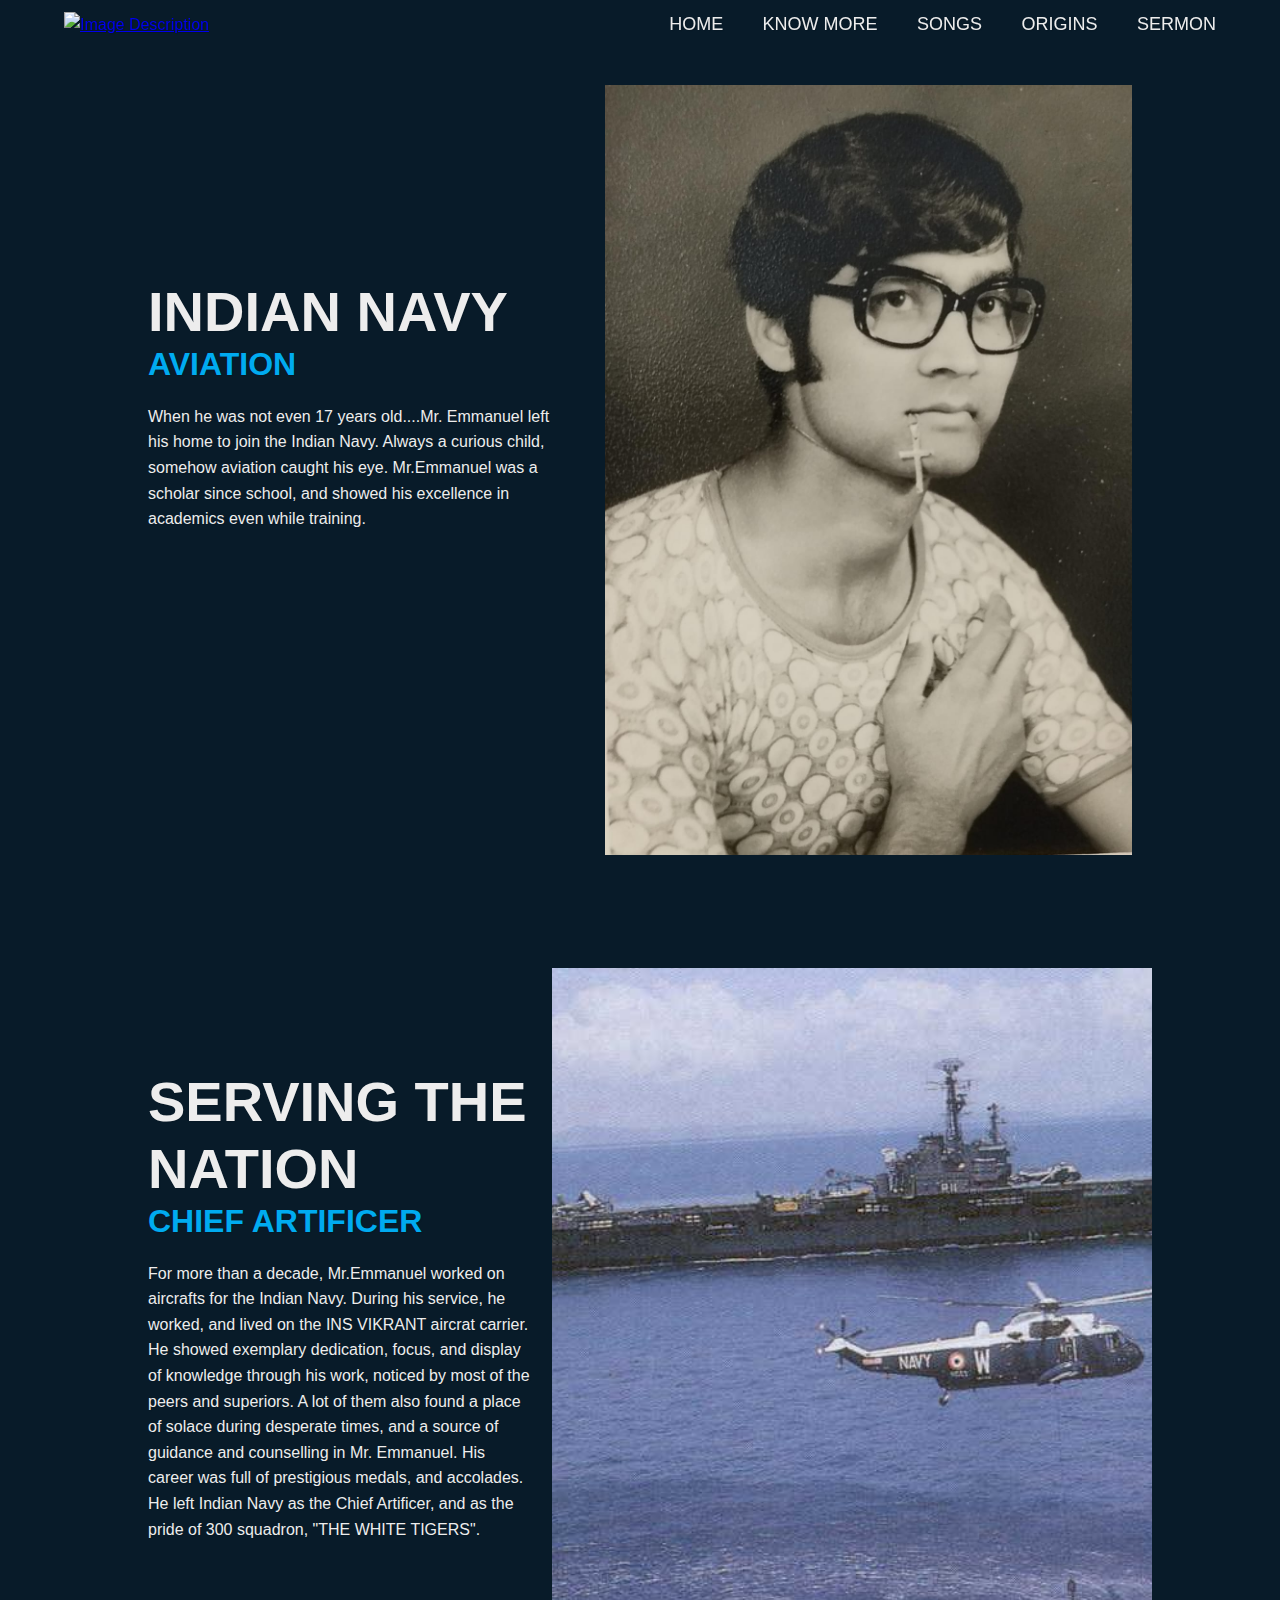
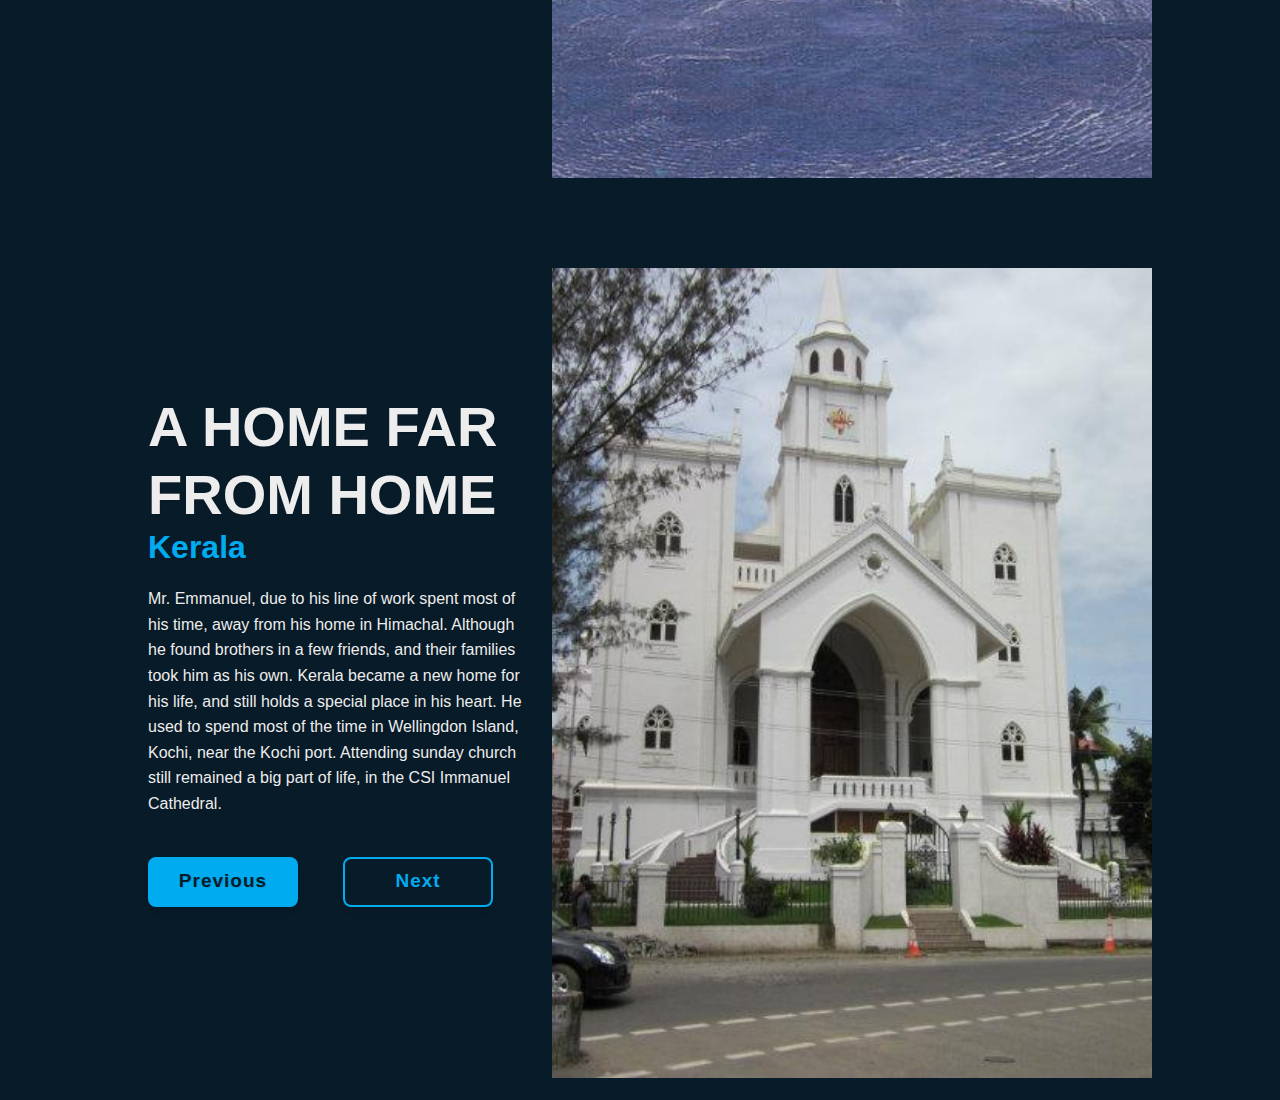
==== about.html @ 14003772 "Add files via upload" ====
<!DOCTYPE html>
<html>
<head>
    <title>About - Personal Portfolio</title>
    <link rel="stylesheet" href="style-sheet.css">
</head>
<body>
    <header class="header">
        <a href="#" class="logo"><img src="C:\Users\Mark\OneDrive\Desktop\Mark\ADMIN\PERSONAL _PROJECT\Screenshot 2024-04-06 082017.png" alt="Image Description" class="logo"></a>        <nav class="navbar">
            <a href="mainfile.html">HOME</a>
            <a href="about.html">KNOW MORE</a>
            <a href="songs.html" class="active">SONGS</a>
            <a href="family.html">ORIGINS</a>
            <a href="sermon.html" id="sermon-link">SERMON</a>
        </nav>
    </header>
    <section class="about">
        <div class="about-content">
            <h1>INDIAN NAVY</h1>
            <h3>AVIATION</h3>
            <p>When he was not even 17 years old....Mr. Emmanuel left his home to join the Indian Navy. Always a curious child, somehow aviation caught his eye.
               Mr.Emmanuel was a scholar since school, and showed his excellence in academics even while training.
            </p>
            <div class="btn-box">
                <!-- <a href="#" id="prev-btn-about">Previous</a>
                <a href="#" id="next-btn-about">Next</a> -->
            </div>
        </div>
        <img src="img4.JPG" alt="Image Description" class="home-img">
    </section>
    <!-- New Section -->
    <section class="about2">
        <div class="about2-content">
            <h1>SERVING THE NATION</h1>
            <h3>CHIEF ARTIFICER</h3>
            <p>For more than a decade, Mr.Emmanuel worked on aircrafts for the Indian Navy. During his service, he worked, and lived on the INS VIKRANT aircrat carrier.
               He showed exemplary dedication, focus, and display of knowledge through his work, noticed by most of the peers and superiors. A lot of them also found a place 
               of solace during desperate times, and a source of guidance and counselling in Mr. Emmanuel. His career was full of prestigious medals, and accolades. 
               He left Indian Navy as the Chief Artificer, and as the pride of 300 squadron, "THE WHITE TIGERS".
            </p>
            <div class="btn-box">
                <!-- <a href="#" id="prev-btn-journey">Previous</a>
                <a href="#" id="next-btn-journey">Next</a> -->
            </div>
        </div>
        <img src="img2.jpg" alt="Another Image Description" class="about2-img">
    </section>
    <section class="about3">
        <div class="about3-content">
            <h1>A HOME FAR FROM HOME</h1>
            <h3>Kerala</h3>
            <p>Mr. Emmanuel, due to his line of work spent most of his time, away from his home in Himachal.
               Although he found brothers in a few friends, and their families took him as his own. 
               Kerala became a new home for his life, and still holds a special place in his heart.
               He used to spend most of the time in Wellingdon Island, Kochi, near the Kochi port.
               Attending sunday church still remained a big part of life, in the CSI Immanuel Cathedral.
            </p>
            <div class="btn-box">
                <a href="#" id="prev-btn-journey">Previous</a>
                <a href="#" id="next-btn-journey">Next</a>
            </div>
        </div>
        <img src="img3.jpg" alt="Another Image Description" class="about3-img">
    </section>
    <script>
        document.addEventListener('DOMContentLoaded', function() {
            const prevBtnAbout = document.getElementById('prev-btn-about');
            const nextBtnAbout = document.getElementById('next-btn-about');
            // Assuming you may want to add navigation for the new section
            const prevBtnJourney = document.getElementById('prev-btn-journey');
            const nextBtnJourney = document.getElementById('next-btn-journey');
            
            const linksAbout = ["mainfile.html", "songs.html", "achievements.html", "family.html"];
            const linksJourney = ["mainfile.html", "family.html"]; // Example, adjust as needed
            

            // Navigation for the new section
            prevBtnJourney.addEventListener('click', function(e) {
                e.preventDefault();
                window.location.href = linksJourney[0]; // Adjust accordingly
            });

            nextBtnJourney.addEventListener('click', function(e) {
                e.preventDefault();
                window.location.href = linksJourney[1]; // Adjust accordingly
            });
        });
    </script>
</body
---- style-sheet.css ----
* {
    font-family: 'Poppins', sans-serif;
    margin: 0;
    padding: 0;
    box-sizing: border-box;
}

body {
    background: #081b29;
    color: #ededed;

}

.header{
    position: fixed;
    top: 0;
    left: 0;
    width: 100%;
    padding: 10px 5%;
    background: transparent;
    display: flex;
    justify-content: space-between;
    align-items: center;
    z-index: 100;
}


.logo img {
    height: 90px;
    width: 100%;
}

.navbar a,
.navbar a.active{
    font-size: 18px;
    color: #ededed;
    text-decoration: none;
    font-weight: 500;
    margin-left: 35px;
    transition: .3s;
}

.navbar a:hover{
    color: #00abf0;  
}

.home{
    height: 100vh;
    display: flex; /* Flexbox layout */
    align-items: center; /* Vertically aligns items */
    justify-content: space-between; /* Spaces out the items */
    padding: 0 10%;
    background: none;
}

.home-content{
    /* background:yellowgreen; */
    max-width: 600px;

}

.home-content, .home-img{
    flex: 1;
    padding: 20px;;
}
.home-content h1{
    font-size: 56px;
    font-weight: 700;
    line-height: 1.2;
}

.home-content h3{
    font-size: 32px;
    font-weight: 700;
    color: #00abf0;

}

.home-content p {
    font-size: 16px;
    margin: 20px 0 45px;
}

.home-content .btn-box{
    display: flex;
    justify-content: space-between;
    width: 345px;
    height: 50px;
    
}

.btn-box a{
    position: relative;
    display: inline-flex;
    justify-content: center;
    align-items: center;
    width: 150px;
    height: 100%;
    background: #00abf0;
    border:2px solid #00abf0;
    border-radius: 8px;
    font-size: 19px;
    color: #081b29;
    text-decoration: none;
    font-weight: 600;
    letter-spacing: 1px;
    z-index: 1;
    overflow: hidden;
    transition: .5s;
}

.btn-box a:hover{
    color: #00abf0;

}


.btn-box a:nth-child(2):hover{
    color: #081b29;    
}

.btn-box a:nth-child(2)::before{
    background: #00abf0;
}


.btn-box a:nth-child(2){
    background: transparent;
    color: #00abf0;
}

.btn-box a::before{
    content:"";
    position: absolute;
    top: 0;
    left: 0;
    width: 0;
    height: 100%;
    background: #081b29;
    z-index: -1;
    transition: .5s;
}

.btn-box a:hover::before{
    width: 100%;
}

.home-img{
    max-width: 600px;
    height: 90vh;
    margin-top: 40px;
    object-fit: cover;
}


/* .about-content, .scrollable-section {
    max-width: 600px;
    margin-bottom: 20px;
} */

.scrollable-section {
    border: 1px solid #00abf0; /* Optional border */
    padding: 20px;
    height: 300px; /* Set a fixed height */
    overflow-y: auto; /* Enables vertical scrolling */
    margin-bottom: 50px; /* Adjust as needed */
}

.scrollable-section img {
    max-width: 100%; /* Ensure images do not exceed the container width */
    height: auto; /* Maintain aspect ratio */
}
/* Shared styles for about, about2, and about3 sections */
.about, .about2, .about3 {
    height: 100vh;
    display: flex;
    align-items: center;
    justify-content: space-between;
    padding: 0 10%;
    background: none;
}

/* Shared content styles for about, about2, and about3 */
.about-content, .about2-content, .about3-content {
    max-width: 600px;
    flex: 1;
    padding: 20px;
}

/* Shared heading styles for about, about2, and about3 */
.about-content h1, .about2-content h1, .about3-content h1,
.about-content h3, .about2-content h3, .about3-content h3 {
    font-weight: 700;
    line-height: 1.2;
}

.about-content h1, .about2-content h1, .about3-content h1 {
    font-size: 56px;
}

.about-content h3, .about2-content h3, .about3-content h3 {
    font-size: 32px;
    color: #00abf0;
}

/* Shared paragraph styles for about, about2, and about3 */
.about-content p, .about2-content p, .about3-content p {
    font-size: 16px;
    margin: 20px 0 40px;
}

/* Shared button box styles for about, about2, and about3 */
.about-content .btn-box, .about2-content .btn-box, .about3-content .btn-box {
    display: flex;
    justify-content: space-between;
    width: 345px;
    height: 50px;
}

/* Shared image styles for about, about2, and about3 */
.about-img, .about2-img, .about3-img {
    max-width: 600px;
    height: 90vh;
    margin-top: 45px;
    object-fit: cover;
}



.songs{
    height: 100vh;
    display: flex; /* Flexbox layout */
    align-items: center; /* Vertically aligns items */
    justify-content: space-between; /* Spaces out the items */
    padding: 0 10%;
    background: none;
}

.songs-content{
    /* background:yellowgreen; */
    max-width: 600px;

}

.songs-content, .home-img{
    flex: 1;
    padding: 20px;;
}
.songs-content h1{
    font-size: 56px;
    font-weight: 700;
    line-height: 1.2;
}

.songs-content h3{
    font-size: 32px;
    font-weight: 700;
    color: #00abf0;

}

.songs-content p {
    font-size: 16px;
    margin: 20px 0 40px;
}

.songs-content .btn-box{
    display: flex;
    justify-content: space-between;
    width: 345px;
    height: 50px;
    
}

.songs-img{
    max-width: 600px;
    height: 90vh;
    margin-top: 45px;
    object-fit: cover;
}

.family, .family2, .family3, .family4{
    height: 100vh;
    display: flex; /* Flexbox layout */
    align-items: center; /* Vertically aligns items */
    justify-content: space-between; /* Spaces out the items */
    padding: 0 10%;
    background: none;
}

.family-content{
    /* background:yellowgreen; */
    max-width: 600px;

}

.family-content, .family-img{
    flex: 1;
    padding: 20px;;
}
.family-content h1{
    font-size: 56px;
    font-weight: 700;
    line-height: 1.2;
}

.family-content h3{
    font-size: 32px;
    font-weight: 700;
    color: #00abf0;

}

.family-content p {
    font-size: 16px;
    margin: 20px 0 40px;
}

.family-content .btn-box{
    display: flex;
    justify-content: space-between;
    width: 345px;
    height: 50px;
    
}

.family-img{
    max-width: 600px;
    height: 90vh;
    margin-top: 45px;
    object-fit: cover;
}

.sermon{
    height: 100vh;
    display: flex; /* Flexbox layout */
    align-items: center; /* Vertically aligns items */
    justify-content: space-between; /* Spaces out the items */
    padding: 0 10%;
    background: none;
}

.sermon-content{
    /* background:yellowgreen; */
    max-width: 600px;

}

.sermon-content, .family-img{
    flex: 1;
    padding: 20px;;
}
.sermon-content h1{
    font-size: 56px;
    font-weight: 700;
    line-height: 1.2;
}

.sermon-content h3{
    font-size: 32px;
    font-weight: 700;
    color: #00abf0;

}

.sermon-content p {
    font-size: 16px;
    margin: 20px 0 40px;
}

.sermon-content .btn-box{
    display: flex;
    justify-content: space-between;
    width: 345px;
    height: 50px;
    
}

.sermon-img{
    max-width: 600px;
    height: 90vh;
    margin-top: 45px;
    object-fit: cover;
}

/* Smooth scroll */
html {
    scroll-behavior: smooth;
}

/* Fade-in animation */
@keyframes fadeIn {
    from { opacity: 0; }
    to { opacity: 1; }
}

.section {
    animation: fadeIn 1.5s ease-out;
}

/* Typography enhancements */
body, p {
    line-height: 1.6; /* Improved line spacing */
    text-shadow: 1px 1px 1px rgba(0,0,0,0.1); /* Subtle text shadow */
}

/* Subtle box shadow for depth */
.scrollable-section, .btn-box a {
    box-shadow: 0 4px 6px rgba(0,0,0,0.1);
}

/* Interactive elements: Button and link enhancements */
a:hover, .btn-box a:hover {
    transform: scale(1.05); /* Scale effect on hover */
}

/* Improved navigation */
.header {
    background: rgba(8, 27, 41, 0.85); /* Slight transparency */
    backdrop-filter: blur(10px); /* Blur effect for background */
}

@media (max-width: 768px) {
    /* Adjustments for smaller screens */
    .home-content h1, .songs-content h1, .family-content h1, .sermon-content h1 {
        font-size: 36px; /* Smaller font size for h1 on small screens */
    }
    .navbar a {
        margin-left: 20px; /* Reduce margin for navbar links */
    }
    .header, .home, .songs, .family, .sermon {
        padding: 10px 5%; /* Adjust padding */
    }
}

/* Ensure these new styles integrate smoothly with your existing CSS */
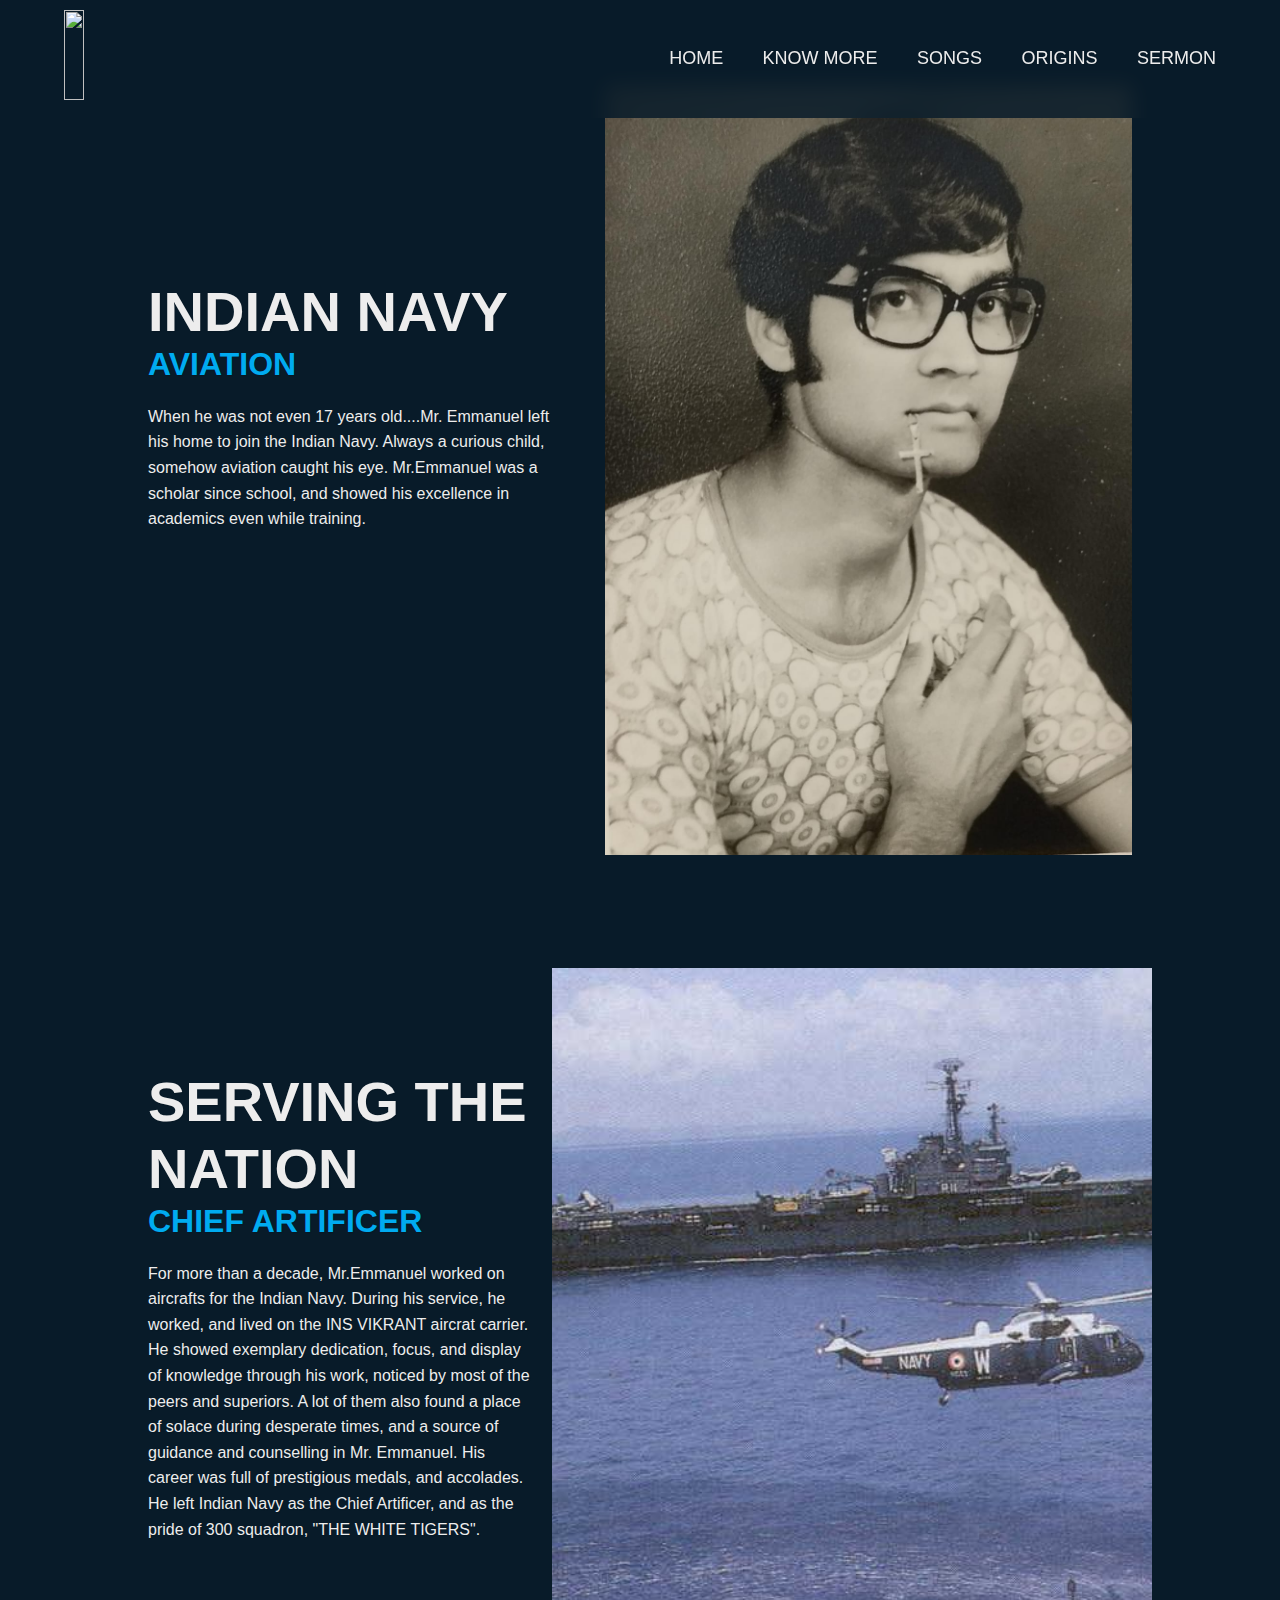
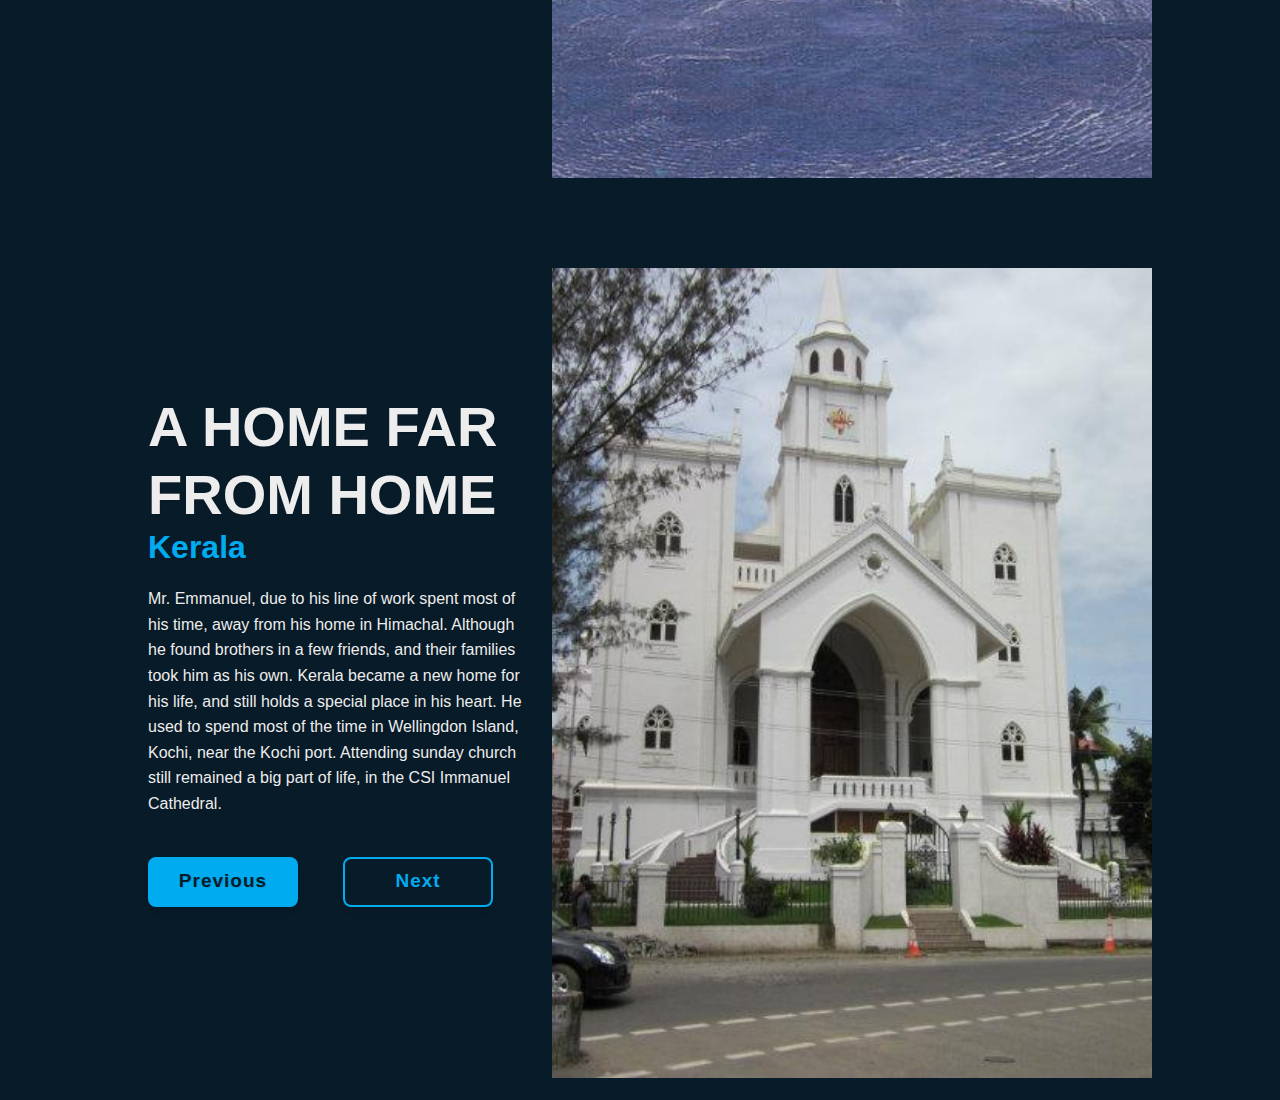
==== commit 98b8847a: "Update about.html" ====
--- a/about.html
+++ b/about.html
@@ -6,7 +6,8 @@
 </head>
 <body>
     <header class="header">
-        <a href="#" class="logo"><img src="C:\Users\Mark\OneDrive\Desktop\Mark\ADMIN\PERSONAL _PROJECT\Screenshot 2024-04-06 082017.png" alt="Image Description" class="logo"></a>        <nav class="navbar">
+        <a href="#" class="logo"><img src=""</a>        
+            <nav class="navbar">
             <a href="mainfile.html">HOME</a>
             <a href="about.html">KNOW MORE</a>
             <a href="songs.html" class="active">SONGS</a>
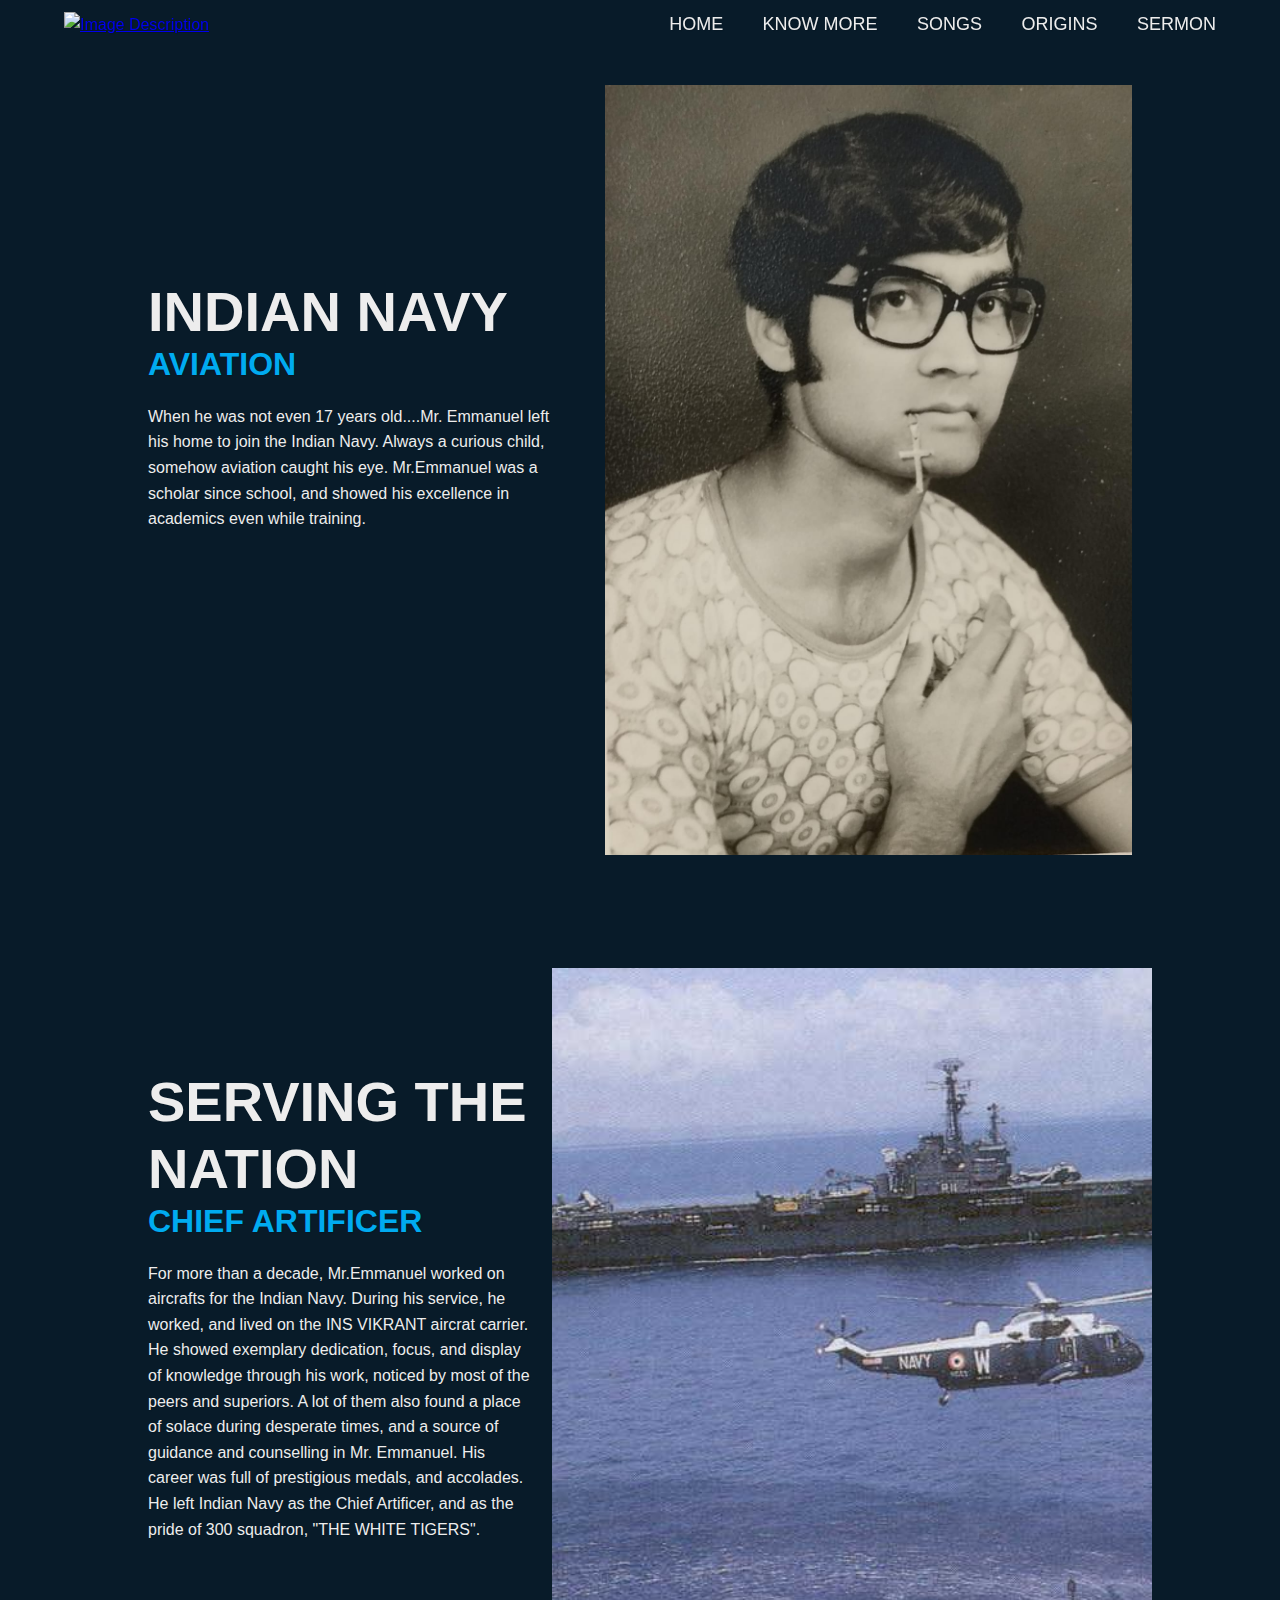
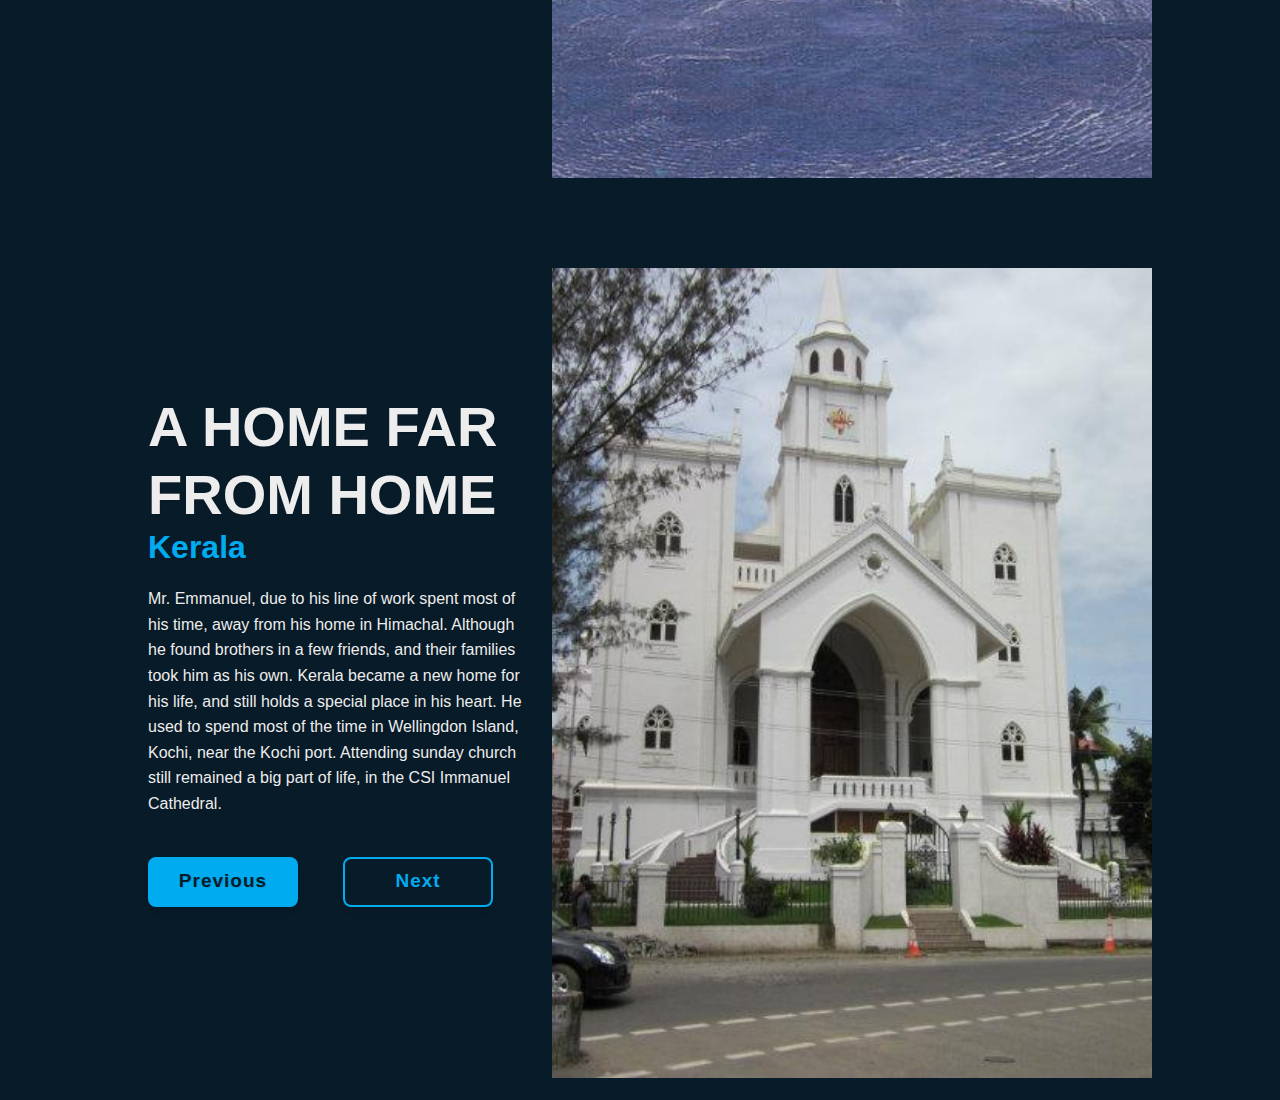
==== commit 97618dd6: "Update about.html" ====
--- a/about.html
+++ b/about.html
@@ -6,7 +6,7 @@
 </head>
 <body>
     <header class="header">
-        <a href="#" class="logo"><img src=""</a>        
+        <a href="#" class="logo"><img src="C:\Users\Mark\OneDrive\Desktop\Mark\ADMIN\PERSONAL _PROJECT\Screenshot 2024-04-06 082017.png" alt="Image Description" class="logo"></a>        
             <nav class="navbar">
             <a href="mainfile.html">HOME</a>
             <a href="about.html">KNOW MORE</a>
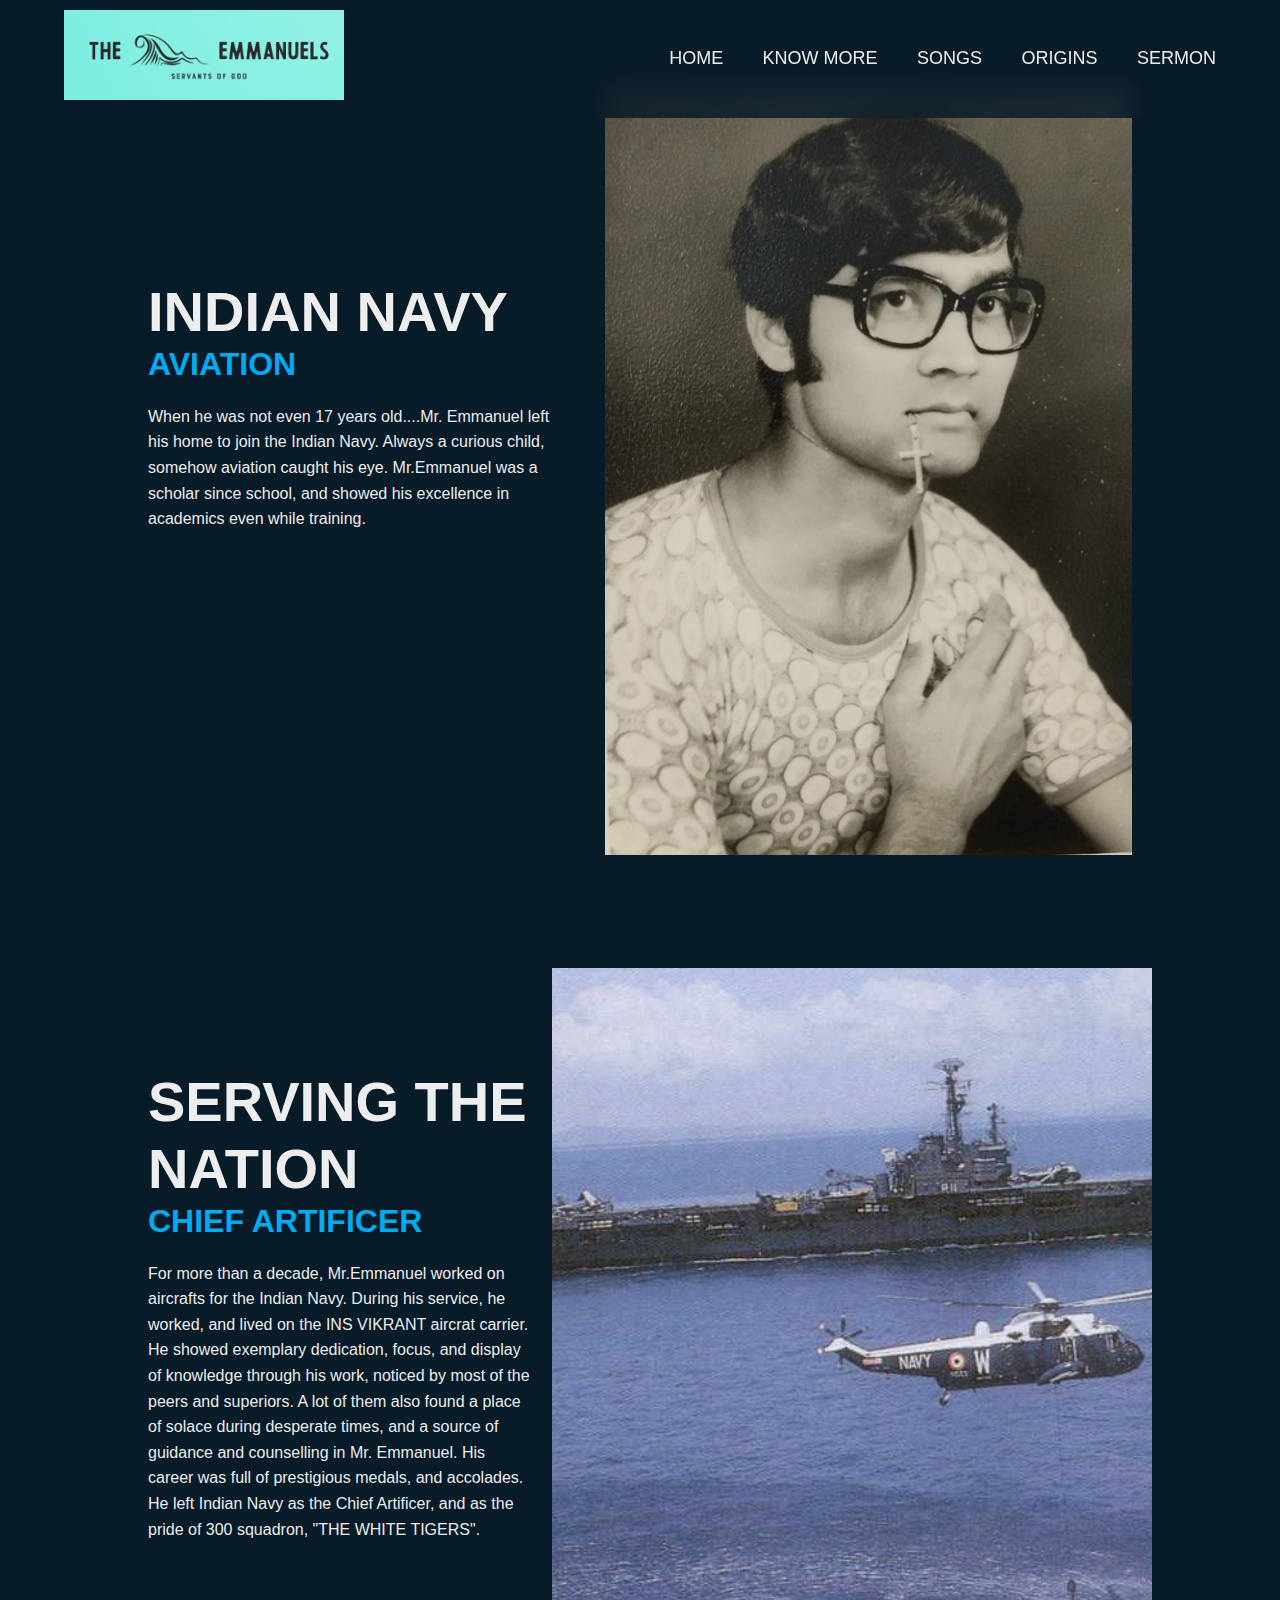
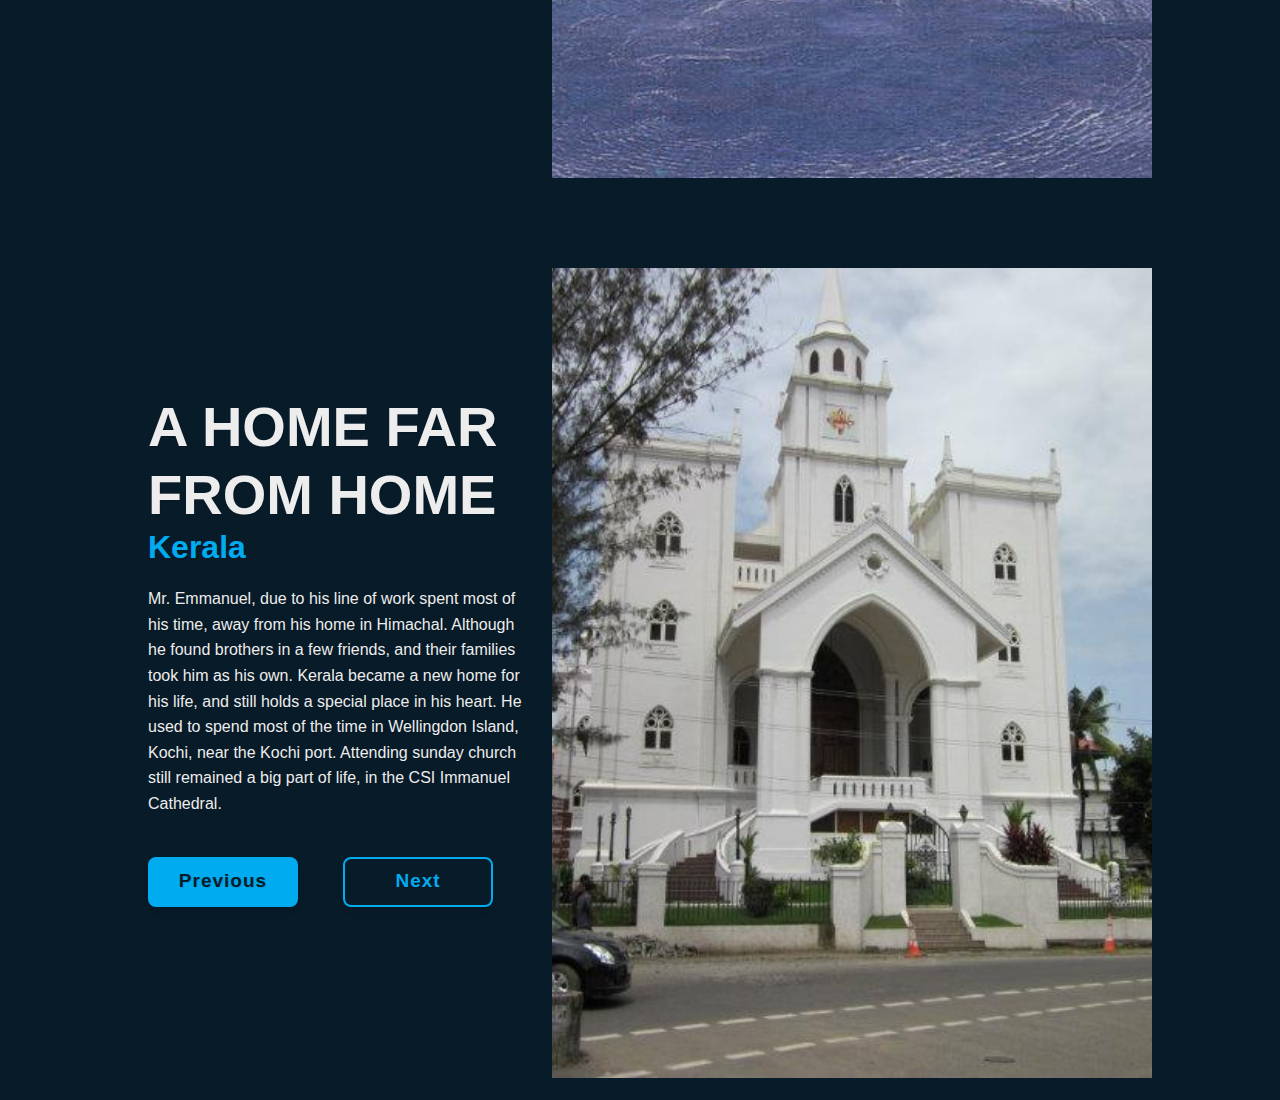
==== commit fdffc154: "Update about.html" ====
--- a/about.html
+++ b/about.html
@@ -6,7 +6,7 @@
 </head>
 <body>
     <header class="header">
-        <a href="#" class="logo"><img src="C:\Users\Mark\OneDrive\Desktop\Mark\ADMIN\PERSONAL _PROJECT\Screenshot 2024-04-06 082017.png" alt="Image Description" class="logo"></a>        
+        <a href="#" class="logo"><img src="Screenshot 2024-04-06 082017.png" alt="Image Description" class="logo"></a>          
             <nav class="navbar">
             <a href="mainfile.html">HOME</a>
             <a href="about.html">KNOW MORE</a>
